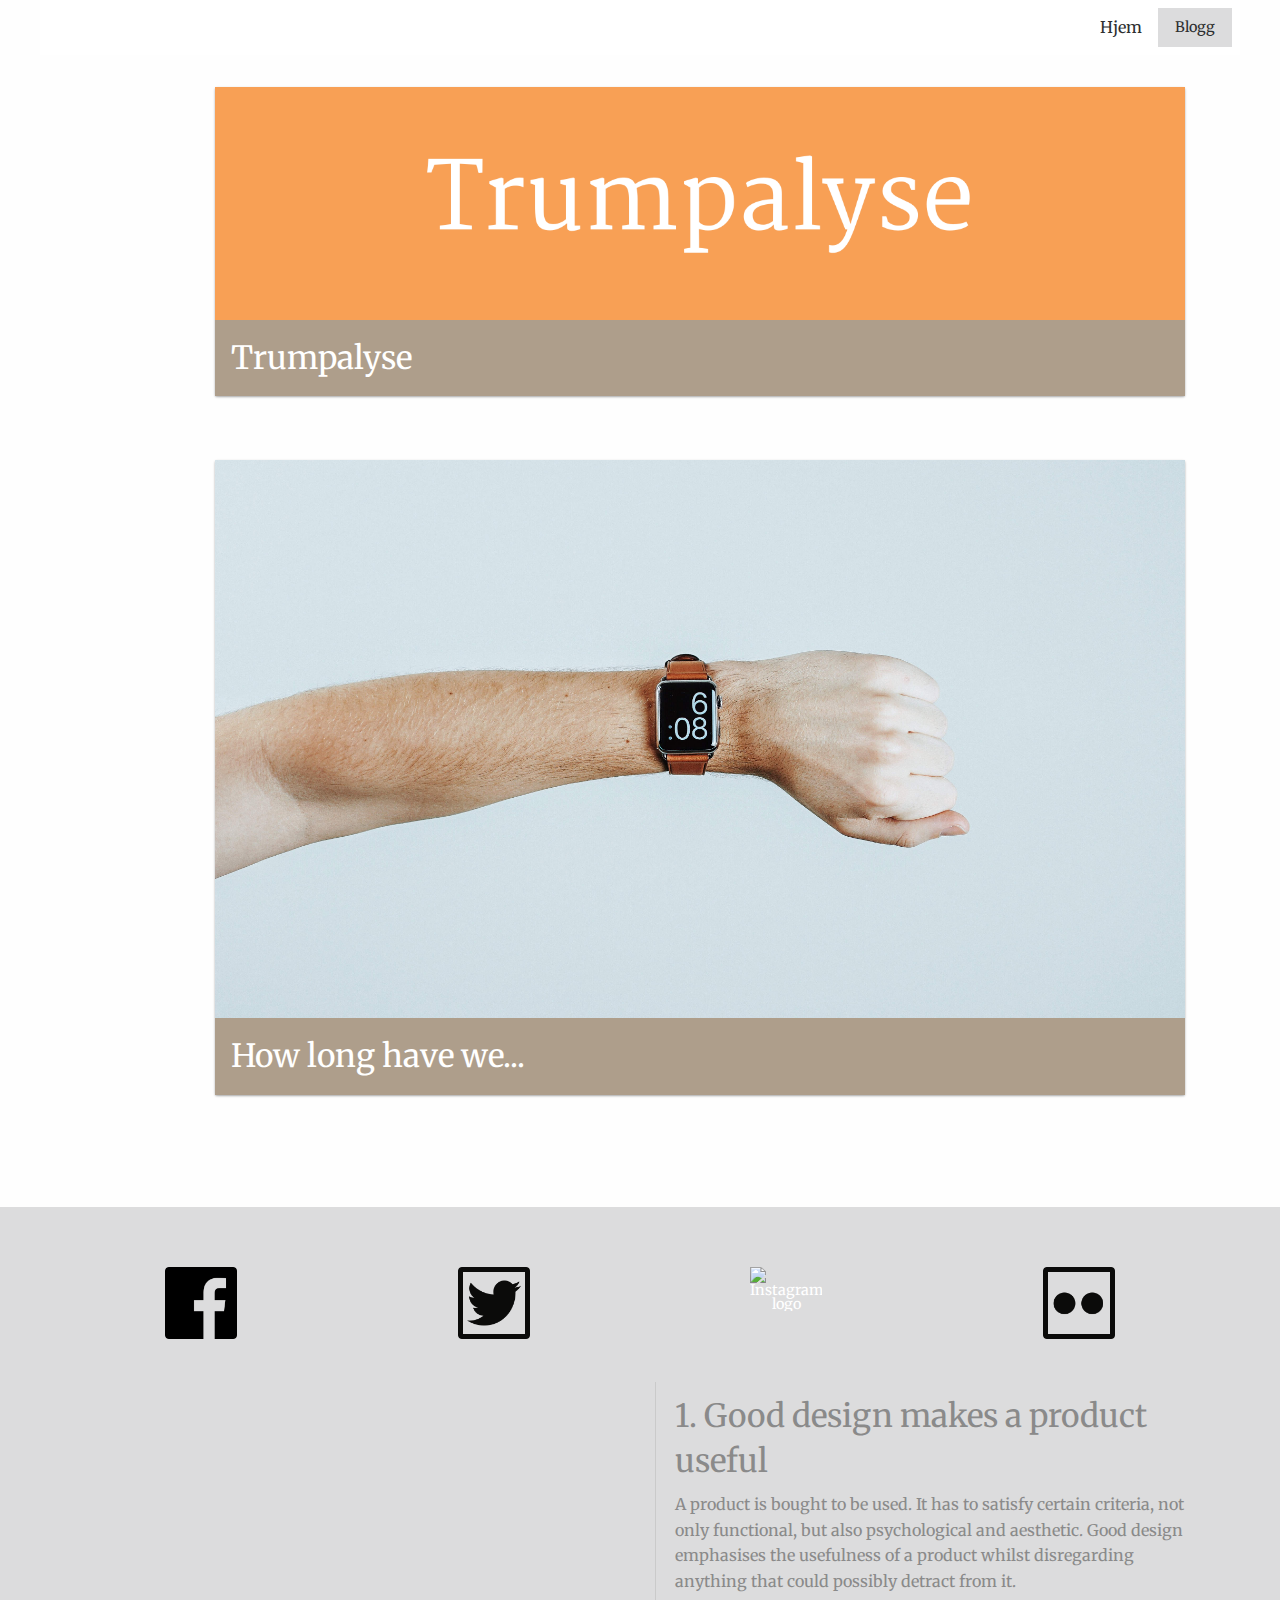
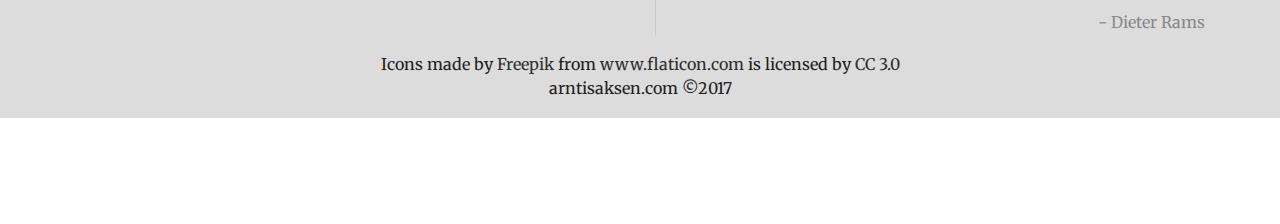
==== projects/index.html @ 27e7d993 "Added new and exciting pages and functions" ====
<!doctype html>
<html class="no-js" lang="nb" dir="ltr">
<head>
    <meta charset="utf-8">
    <meta http-equiv="x-ua-compatible" content="ie=edge">
    <meta name="viewport" content="width=device-width, initial-scale=1.0">
    <title>projects | arntisaksen.com</title>
    <link rel="stylesheet" href="../_css/foundation.css">
    <link rel="stylesheet" href="../_css/app.css">
    <link href='http://fonts.googleapis.com/css?family=Merriweather:400,700italic,900,300' rel='stylesheet' type='text/css'>
    <!-- Google Analytics -->
    <script>
      (function(i,s,o,g,r,a,m){i['GoogleAnalyticsObject']=r;i[r]=i[r]||function(){
      (i[r].q=i[r].q||[]).push(arguments)},i[r].l=1*new Date();a=s.createElement(o),
      m=s.getElementsByTagName(o)[0];a.async=1;a.src=g;m.parentNode.insertBefore(a,m)
      })(window,document,'script','//www.google-analytics.com/analytics.js','ga');

      ga('create', 'UA-16219261-1', 'auto');
      ga('send', 'pageview');
    </script>
    <!-- End Google Analytics -->
</head>

<body>
    <nav class="row">
        <div class="title-bar" data-responsive-toggle="example-menu" data-hide-for="medium">
            <button class="menu-icon" type="button" data-toggle></button>
            <div class="title-bar-title">Menu</div>
        </div>
        
        <div class="top-bar" id="example-menu">
            <div class="top-bar-right">
                <ul class=" medium-horizontal vertical menu" data-responsive-menu="accordion medium-dropdown">
                    <li><a href="index.html#contact-title">Hjem</a></li>
                    <li><a id="blogg-button" target="_blank" href="http://blog.arntisaksen.com" class="button">Blogg</a></li>
                </ul>
            </div>
        </div>
    </nav>
    
    <section class="row column">
        <div class="row ">
			<div class="medium-10 small-offset-2 columns">
                <div class="card">
                    <a href="">
                        <img src="../_img/Twitter%20-%20Cover.png">
                        <h3>Trumpalyse</h3>
                    </a>
                </div>
            </div>
            <div class="medium-10 small-offset-2 columns">
                <div class="card">
                    <a href="">
                        <img src="../_img/how-long-have-we.jpg" alt="Image by Mitchell Hollander from Unsplash.com">
                        <h3>How long have we...</h3>
                    </a>
                </div>
            </div>
        </div>
    </section>
    
    <footer>
        <div class="row columns">
            <div class="row columns">
                <a class="button small-6 medium-3 columns" href="http://www.facebook.com/arntisaksen"> 
                    <img class="img_icon" src="../_img/icon_facebook.png" alt="Facebook logo">
                    
                </a>
                <a class="button small-6 medium-3 columns" href="http://www.twitter.com/arntisaksen"> 
                    <img class="img_icon" src="../_img/icon_twitter.png" alt="Twitter logo">
                </a>
                <a class="button small-6 medium-3 columns" href="http://www.instagram.com/arntisaksen"> 
                    <img class="img_icon" src="../_img/icon_instagram.png" alt="Instagram logo">

                </a>
                <a class="button small-6 medium-3 columns" href="http://www.flickr.com/arntisaksen"> 
                    <img class="img_icon" src="../_img/icon_flickr.png" alt="Flickr logo">
                </a>
            </div>
            <div class="row">
                <div class="medium-6 columns">
                </div>
                <div class="medium-6 columns">
                    <blockquote id='principle-quote'>
                        <a id="rule" href="https://www.vitsoe.com/eu/about/good-design"></a>
                	</blockquote>
                </div>
            </div>
            <div class="row">
                <div class="text-center">Icons made by <a href="http://www.freepik.com" title="Freepik">Freepik</a> from <a href="http://www.flaticon.com" title="Flaticon">www.flaticon.com</a> is licensed by <a href="http://creativecommons.org/licenses/by/3.0/" title="Creative Commons BY 3.0" target="_blank">CC 3.0</a></div>
                <p class="text-center">arntisaksen.com &copy;2017</p>
            </div>
            <section id="bottom-img" class="show-for-small-only row"> 
                <img src="../_img/arnt_poly_xx_reverse.png" alt="Image of my face"> 
            </section>
        </div>
    </footer>
    <script language="javascript" type="text/javascript" src="http://ajax.googleapis.com/ajax/libs/jquery/1.12.4/jquery.min.js"></script>
    <script language="javascript" type="text/javascript" src="../_js/vendor/p5.js"></script>
	<script language="javascript" type="text/javascript" src="../_js/vendor/p5.dom.js"></script>
	<script language="javascript" type="text/javascript" src="../_js/vendor/what-input.js"></script>
	<script language="javascript" type="text/javascript" src="../_js/vendor/foundation.js"></script>
	<script language="javascript" type="text/javascript" src="../_js/app.js"></script>
	<script language="javascript" type="text/javascript" src="../_js/addPrinciples.js"></script>
</body>
</html>
---- _css/app.css ----
/*Typography */
/*Colour */
/*Space */
body, h1, h2, h3, h4, h5, h6 {
  font-family: Merriweather, serif;
  color: #212121; }

h1 {
  margin-top: 0.5em;
  font-size: 4em;
  font-weight: 700; }

h2 {
  font-size: 3em; }

h3 {
  font-size: 2em; }

h4 {
  font-size: 1.5em; }

a {
  color: #2E2F30; }

a:hover {
  color: #AE9E8B; }

.button {
  color: #FFFFFF;
  background-color: #DCDCDD; }

.button h4 {
  color: #212121; }

.button p {
  color: #212121; }

.button:hover, .button:focus {
  background-color: #AE9E8B;
  color: #212121; }

.button:hover h4 {
  color: #FFFFFF; }

.button:hover h5 {
  color: #FFFFFF; }

.button.primary {
  background-color: #2E2F30;
  color: #ffffff; }

.button.primary:hover, .button.primary:focus {
  background-color: #DCDCDD;
  color: #ffffff; }

/* Permalink - use to edit and share this gradient: http://colorzilla.com/gradient-editor/#ffffff+30,cfd8dc+100,cfd8dc+101 */
#blogg-button {
  color: #2E2F30; }

#introduction-text {
  margin-top: 2.5em; }

#small-screen-intro {
  background: #ffffff; }

#intro-text {
  top: 50%; }

.img_icon {
  width: 5em;
  margin: 1em; }

.no-background {
  background-color: #ffffff; }

section {
  margin: 3.5em 0; }

section:first-of-type {
  margin: 0; }

.title-bar {
  background-color: #AE9E8B; }

.top-bar, .top-bar ul {
  background-color: #ffffff; }

#face-img {
  overflow: hidden; }

#face-img > img {
  /*max-width: 100% */
  width: 100%;
  -webkit-transform: scale(1.1);
  -moz-transform: scale(1.1);
  -o-transform: scale(1.1);
  -ms-transform: scale(1.1);
  transform: scale(1.1);
  -webkit-transform: translateX(-5%);
  -moz-transform: translateX(-5%);
  -o-transform: translateX(-5%);
  -ms-transform: translateX(-5%);
  transform: translateX(-5%); }

/*.center-align
 * position: relative
 * top: 50%
 * transform: translateY(50%)
 * border: 1px solid black */
.button-group {
  margin-bottom: 0; }

.add-divider {
  border-left: 1px solid #DCDCDD; }

a h5 {
  margin-bottom: 0; }

#companies {
  margin-top: 0;
  background: #DCDCDD; }

.card {
  border-radius: 2px;
  margin: 2em 0;
  box-shadow: 0 1px 3px rgba(0, 0, 0, 0.12), 0 1px 2px rgba(0, 0, 0, 0.24);
  transition: all 0.3s cubic-bezier(0.25, 0.8, 0.25, 1); }

.card:hover {
  box-shadow: 0 14px 28px rgba(0, 0, 0, 0.25), 0 10px 10px rgba(0, 0, 0, 0.22); }

.card > a > h3 {
  background-color: #AE9E8B;
  padding: 0.5em;
  color: #FFFFFF; }

footer {
  background: #DCDCDD;
  margin-top: 5em;
  padding: 2rem 0 0 0; }

/*  MORPH
 * from: http://designshack.net/articles/css/joshuajohnson-2/ */
.morph {
  -webkit-transition: all 0.5s ease;
  -moz-transition: all 0.5s ease;
  -o-transition: all 0.5s ease;
  -ms-transition: all 0.5s ease;
  transition: all 0.5s ease; }

.morph:hover {
  border-radius: 12%;
  -webkit-transform: scale(1.1, 1.1);
  -moz-transform: scale(1.1, 1.1);
  -o-transform: scale(1.1, 1.1);
  -ms-transform: scale(1.1, 1.1);
  transform: scale(1.1, 1.1); }

blockquote a:hover {
  text-decoration: underline; }

/*Portfolio */
article h1 {
  padding-top: 1em;
  padding-bottom: 0.5em;
  font-size: 3.5em; }

article h2 {
  padding-top: 0.5em;
  padding-bottom: 0.5em; }

article h3 {
  padding-top: 1em;
  padding-bottom: 0.5em; }

.inline-img {
  padding-top: 2.5em;
  padding-bottom: 2.5em; }

.inline-img-medium {
  width: 50%;
  display: block;
  margin: 0 auto; }

.portfolio-header {
  background: #2E2F30; }

.portfolio-header > img {
  opacity: 0.8; }

video {
  margin-top: 2em;
  margin-bottom: 2em; }

/*# sourceMappingURL=app.css.map */
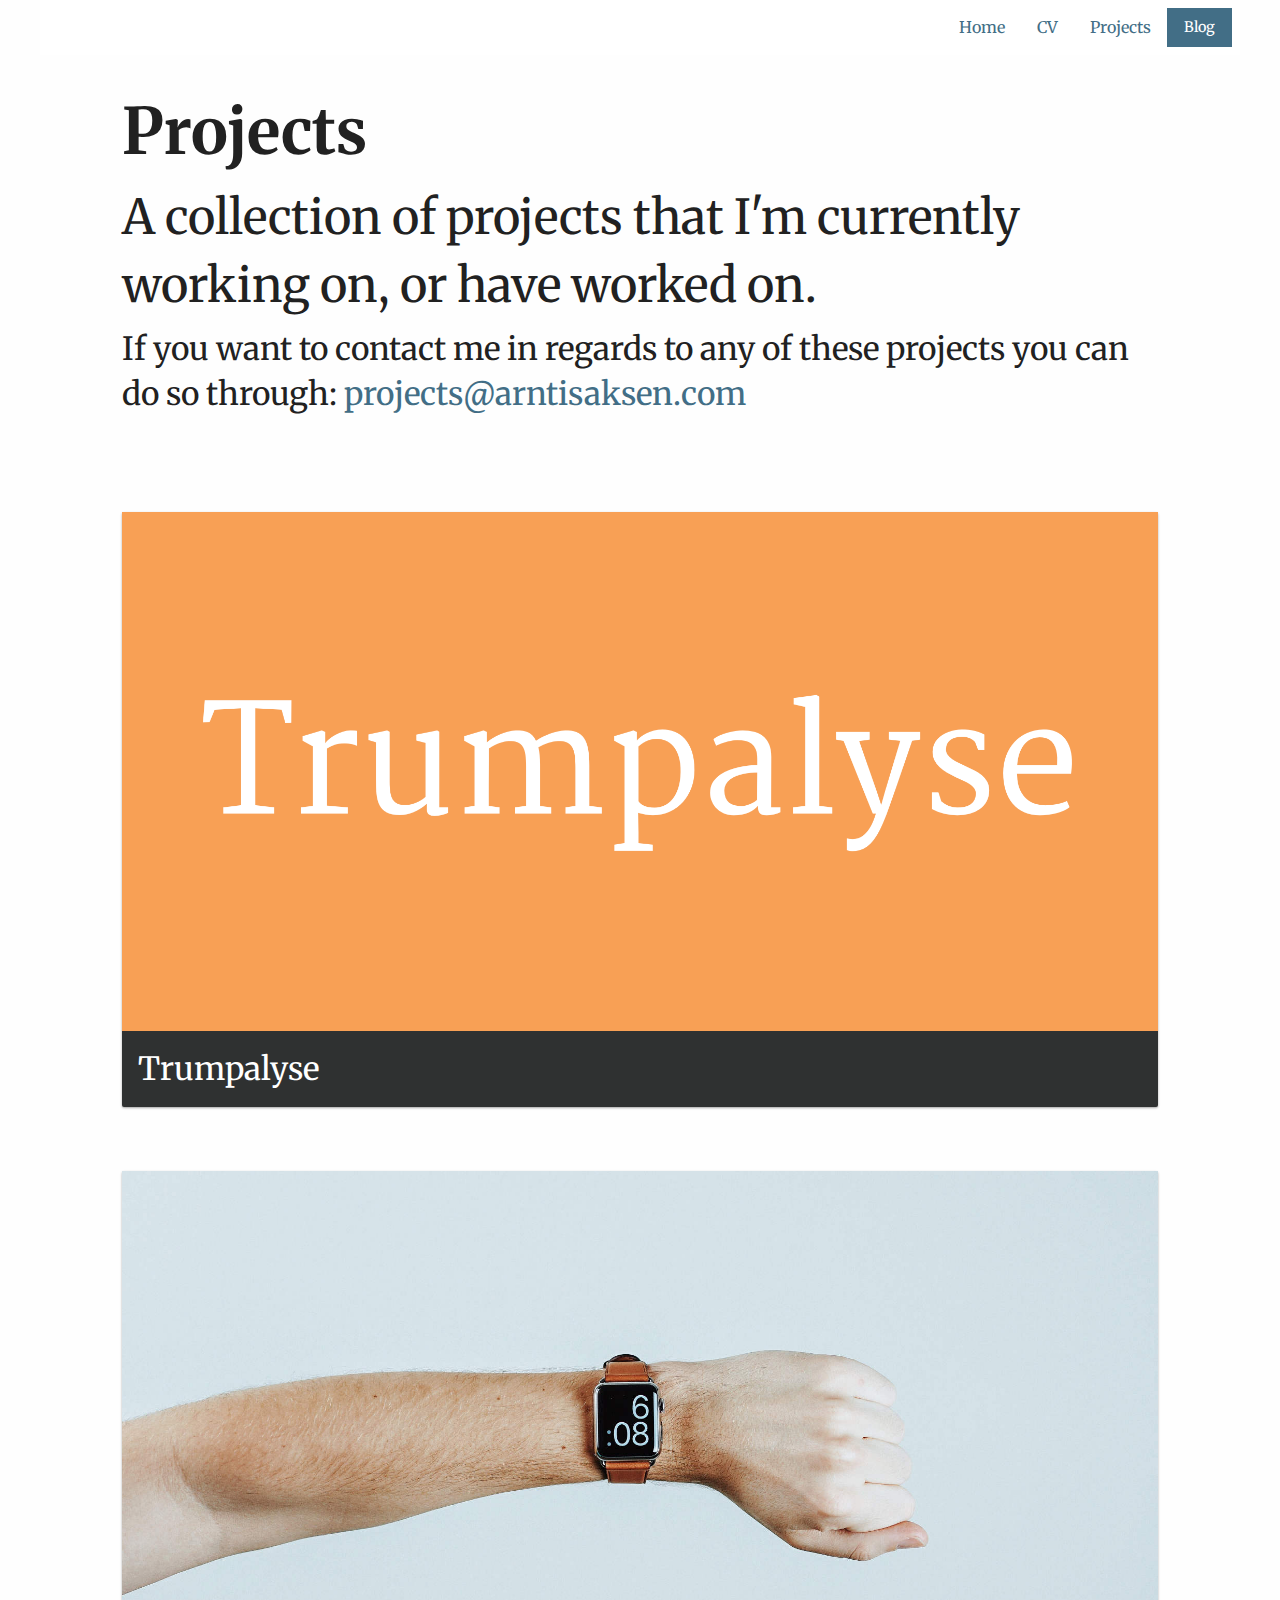
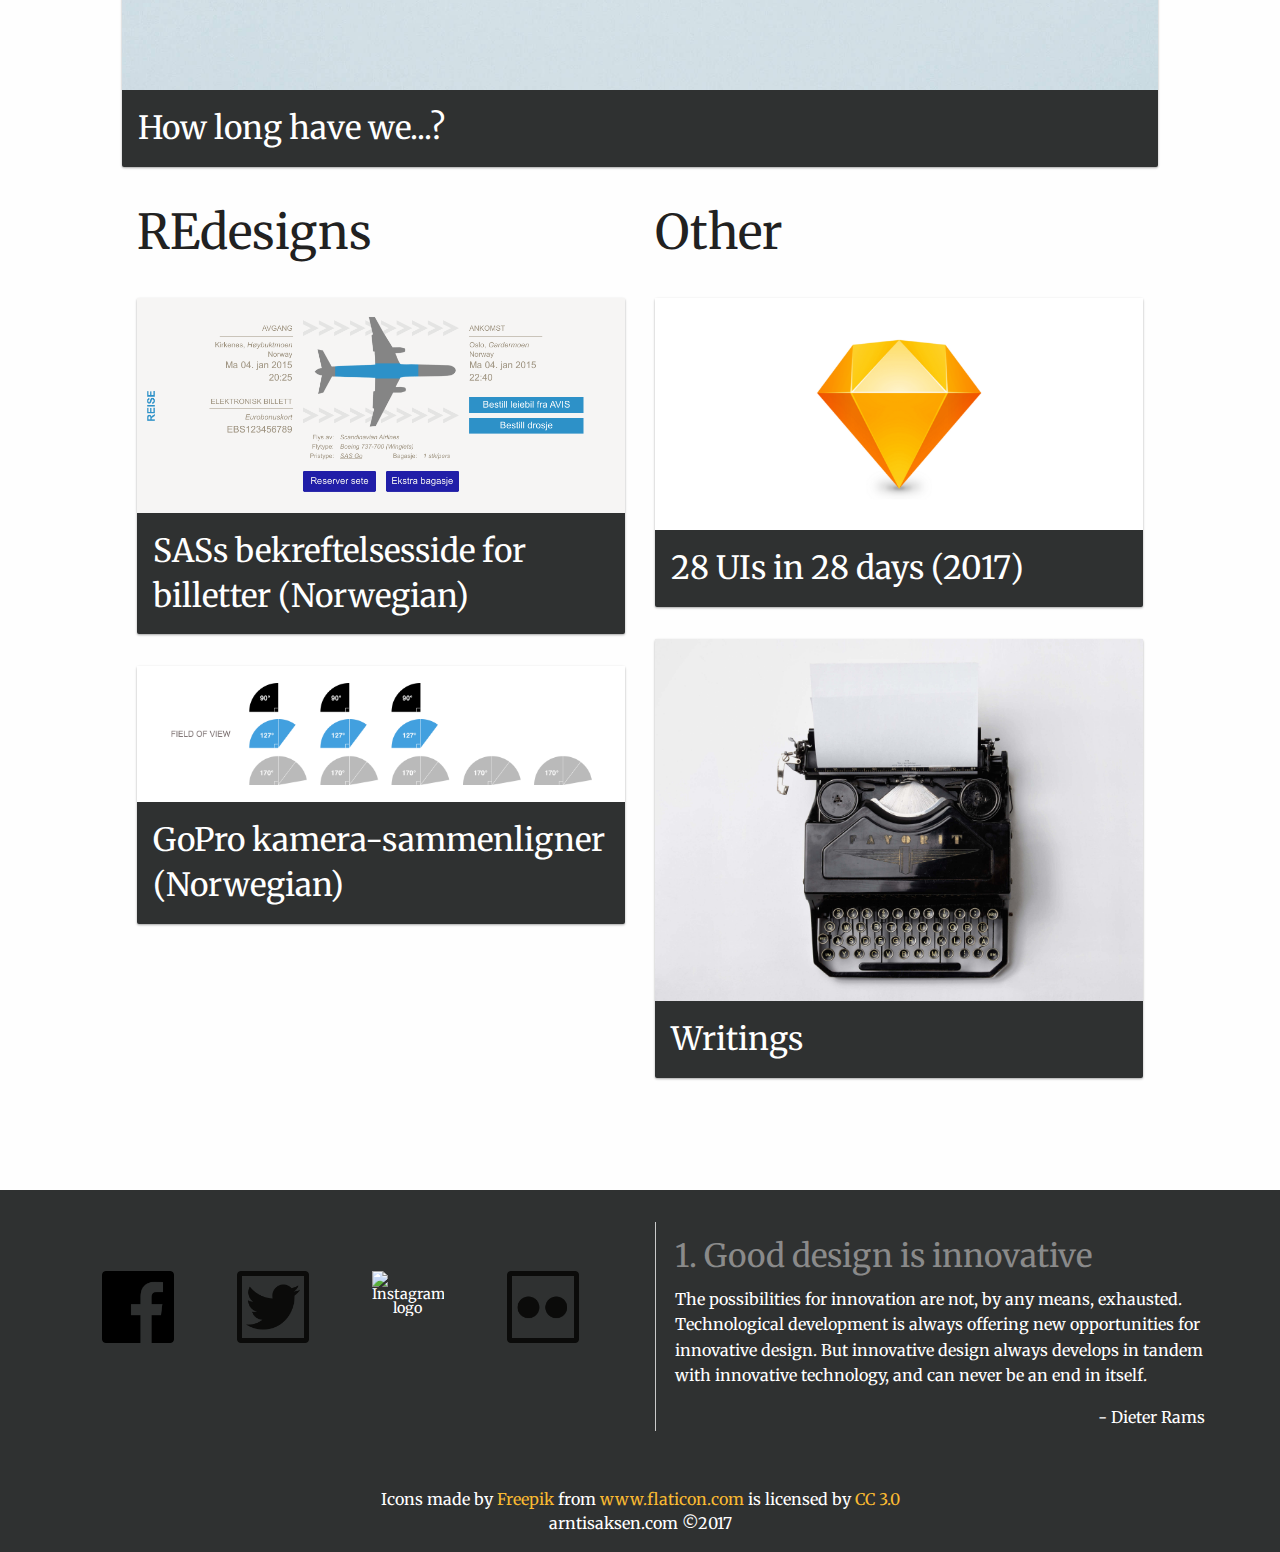
==== commit e12e0d86: "Style update" ====
--- a/projects/index.html
+++ b/projects/index.html
@@ -5,6 +5,7 @@
     <meta http-equiv="x-ua-compatible" content="ie=edge">
     <meta name="viewport" content="width=device-width, initial-scale=1.0">
     <title>projects | arntisaksen.com</title>
+	<!-- CSS & Typeface -->
     <link rel="stylesheet" href="../_css/foundation.css">
     <link rel="stylesheet" href="../_css/app.css">
     <link href='http://fonts.googleapis.com/css?family=Merriweather:400,700italic,900,300' rel='stylesheet' type='text/css'>
@@ -31,16 +32,28 @@
         <div class="top-bar" id="example-menu">
             <div class="top-bar-right">
                 <ul class=" medium-horizontal vertical menu" data-responsive-menu="accordion medium-dropdown">
-                    <li><a href="index.html#contact-title">Hjem</a></li>
-                    <li><a id="blogg-button" target="_blank" href="http://blog.arntisaksen.com" class="button">Blogg</a></li>
+                    <li><a href="http://arntisaksen.com">Home</a></li>
+                    <li><a href="http://arntisaksen.com/cv.html">CV</a></li>
+                    <li><a href="http://projects.arntisaksen.com">Projects</a></li>
+                    <li><a id="blogg-button" target="_blank" href="http://blog.arntisaksen.com" class="button">Blog</a></li>
                 </ul>
             </div>
         </div>
     </nav>
+	
+	<section class="row expanded">
+        <div class="row column">
+            <div class="medium-10 small-centered columns">
+                <h1>Projects</h1>
+				<h2>A collection of projects that I'm currently working on, or have worked on.</h2>
+				<h3>If you want to contact me in regards to any of these projects you can do so through: <a class="" href="projects@arntisaksen.com">projects@arntisaksen.com</a></h3>
+            </div>
+		</div>
+    </section>
     
-    <section class="row column">
-        <div class="row ">
-			<div class="medium-10 small-offset-2 columns">
+    <section class="row expanded">
+        <div class="row column">
+            <div class="medium-10 small-centered columns">
                 <div class="card">
                     <a href="">
                         <img src="../_img/Twitter%20-%20Cover.png">
@@ -48,37 +61,75 @@
                     </a>
                 </div>
             </div>
-            <div class="medium-10 small-offset-2 columns">
+		</div>
+		<div class="row column">
+            <div class="medium-10 small-centered columns">
                 <div class="card">
-                    <a href="">
-                        <img src="../_img/how-long-have-we.jpg" alt="Image by Mitchell Hollander from Unsplash.com">
-                        <h3>How long have we...</h3>
+                    <a href="../projects/how-long-have-we.html">
+                        <img src="../_img/how-long-have-we.jpg">
+                        <h3>How long have we...?</h3>
                     </a>
                 </div>
             </div>
         </div>
+        <div class="row columns">
+            <div class="medium-10 small-centered columns">
+                <div class="medium-6 columns">
+                    <h2>REdesigns</h2>
+                    <div class="card">
+                        <a href="../portfolio/sas_redesign.html">
+                            <img src="../_img/_portfolio/sas/reise.png">
+                            <h3>SASs bekreftelsesside for billetter (Norwegian)</h3>
+                        </a>
+                    </div>
+                    <div class="card">
+                        <a href="../portfolio/gopro-redesign.html">
+                            <img src="../_img/_portfolio/gopro/fov.png">
+                            <h3>GoPro kamera-sammenligner (Norwegian)</h3>
+                        </a>
+                    </div>
+                </div>
+
+                <div>
+                    <div class="medium-6 columns">
+                        <h2>Other</h2>
+                        <div class="card">
+                            <a href="../portfolio/sas_redesign.html">
+                                <img src="../_img/sketch-logo@2x.png">
+                                <h3>28 UIs in 28 days (2017)</h3>
+                            </a>
+                        </div>
+                        <div class="card">
+                            <a href="../portfolio/sas_redesign.html">
+                                <img src="../_img/writing.jpg">
+                                <h3>Writings</h3>
+                            </a>
+                        </div>
+                    </div>
+                </div>
+            </div>
+        </div>
+        
     </section>
     
     <footer>
         <div class="row columns">
-            <div class="row columns">
-                <a class="button small-6 medium-3 columns" href="http://www.facebook.com/arntisaksen"> 
+            <div class="row">
+                <div class="medium-6 columns">
+                    <div class=" columns">
+                <a class="button small-6 medium-6 large-3 columns" href="http://www.facebook.com/arntisaksen"> 
                     <img class="img_icon" src="../_img/icon_facebook.png" alt="Facebook logo">
-                    
                 </a>
-                <a class="button small-6 medium-3 columns" href="http://www.twitter.com/arntisaksen"> 
+                <a class="button small-6 medium-6 large-3 columns" href="http://www.twitter.com/arntisaksen"> 
                     <img class="img_icon" src="../_img/icon_twitter.png" alt="Twitter logo">
                 </a>
-                <a class="button small-6 medium-3 columns" href="http://www.instagram.com/arntisaksen"> 
+                <a class="button small-6 medium-6 large-3 columns" href="http://www.instagram.com/arntisaksen"> 
                     <img class="img_icon" src="../_img/icon_instagram.png" alt="Instagram logo">
-
                 </a>
-                <a class="button small-6 medium-3 columns" href="http://www.flickr.com/arntisaksen"> 
+                <a class="button small-6 medium-6 large-3 columns" href="http://www.flickr.com/arntisaksen"> 
                     <img class="img_icon" src="../_img/icon_flickr.png" alt="Flickr logo">
                 </a>
             </div>
-            <div class="row">
-                <div class="medium-6 columns">
                 </div>
                 <div class="medium-6 columns">
                     <blockquote id='principle-quote'>
@@ -86,7 +137,7 @@
                 	</blockquote>
                 </div>
             </div>
-            <div class="row">
+            <div id="copyright-row" class="row">
                 <div class="text-center">Icons made by <a href="http://www.freepik.com" title="Freepik">Freepik</a> from <a href="http://www.flaticon.com" title="Flaticon">www.flaticon.com</a> is licensed by <a href="http://creativecommons.org/licenses/by/3.0/" title="Creative Commons BY 3.0" target="_blank">CC 3.0</a></div>
                 <p class="text-center">arntisaksen.com &copy;2017</p>
             </div>
@@ -96,10 +147,12 @@
         </div>
     </footer>
     <script language="javascript" type="text/javascript" src="http://ajax.googleapis.com/ajax/libs/jquery/1.12.4/jquery.min.js"></script>
+	<!-- Libraries -->
     <script language="javascript" type="text/javascript" src="../_js/vendor/p5.js"></script>
 	<script language="javascript" type="text/javascript" src="../_js/vendor/p5.dom.js"></script>
 	<script language="javascript" type="text/javascript" src="../_js/vendor/what-input.js"></script>
 	<script language="javascript" type="text/javascript" src="../_js/vendor/foundation.js"></script>
+	<!--  Javascript -->
 	<script language="javascript" type="text/javascript" src="../_js/app.js"></script>
 	<script language="javascript" type="text/javascript" src="../_js/addPrinciples.js"></script>
 </body>
--- a/_css/app.css
+++ b/_css/app.css
@@ -20,55 +20,68 @@
   font-size: 1.5em; }
 
 a {
-  color: #2E2F30; }
+  color: #426e86; }
 
 a:hover {
-  color: #AE9E8B; }
+  color: #212121;
+  text-decoration: underline; }
 
 .button {
   color: #FFFFFF;
-  background-color: #DCDCDD; }
-
-.button h4 {
-  color: #212121; }
-
-.button p {
-  color: #212121; }
+  background-color: #426e86; }
+  .button h4 {
+    color: #FFFFFF; }
+  .button h5 {
+    color: #FFFFFF; }
+  .button p {
+    color: #FFFFFF; }
 
 .button:hover, .button:focus {
-  background-color: #AE9E8B;
+  background-color: #f9ba32;
   color: #212121; }
 
 .button:hover h4 {
-  color: #FFFFFF; }
-
+  color: #212121; }
 .button:hover h5 {
-  color: #FFFFFF; }
+  color: #212121; }
 
 .button.primary {
-  background-color: #2E2F30;
+  background-color: #426e86;
   color: #ffffff; }
 
 .button.primary:hover, .button.primary:focus {
-  background-color: #DCDCDD;
+  background-color: #2f3131;
   color: #ffffff; }
 
 /* Permalink - use to edit and share this gradient: http://colorzilla.com/gradient-editor/#ffffff+30,cfd8dc+100,cfd8dc+101 */
 #blogg-button {
-  color: #2E2F30; }
+  color: #FFFFFF; }
+
+#blogg-button:hover {
+  color: #212121;
+  background-color: #f9ba32; }
 
 #introduction-text {
   margin-top: 2.5em; }
+  #introduction-text strong {
+    color: #426e86; }
+  #introduction-text i {
+    color: #f9ba32; }
 
 #small-screen-intro {
-  background: #ffffff; }
+  background: #ffffff;
+  padding-top: 2.5em; }
+  #small-screen-intro strong {
+    color: #426e86; }
+  #small-screen-intro i {
+    color: #f9ba32; }
 
 #intro-text {
   top: 50%; }
 
 .img_icon {
   width: 5em;
-  margin: 1em; }
+  margin: 2.5em 0; }
 
 .no-background {
   background-color: #ffffff; }
@@ -80,64 +93,73 @@
   margin: 0; }
 
 .title-bar {
-  background-color: #AE9E8B; }
+  background-color: #2f3131; }
 
 .top-bar, .top-bar ul {
   background-color: #ffffff; }
 
 #face-img {
   overflow: hidden; }
-
-#face-img > img {
-  /*max-width: 100% */
-  width: 100%;
-  -webkit-transform: scale(1.1);
-  -moz-transform: scale(1.1);
-  -o-transform: scale(1.1);
-  -ms-transform: scale(1.1);
-  transform: scale(1.1);
-  -webkit-transform: translateX(-5%);
-  -moz-transform: translateX(-5%);
-  -o-transform: translateX(-5%);
-  -ms-transform: translateX(-5%);
-  transform: translateX(-5%); }
-
-/*.center-align
- * position: relative
- * top: 50%
- * transform: translateY(50%)
- * border: 1px solid black */
+  #face-img > img {
+    /*max-width: 100% */
+    width: 100%;
+    -webkit-transform: scale(1.1);
+    -moz-transform: scale(1.1);
+    -o-transform: scale(1.1);
+    -ms-transform: scale(1.1);
+    transform: scale(1.1);
+    -webkit-transform: translateX(-5%);
+    -moz-transform: translateX(-5%);
+    -o-transform: translateX(-5%);
+    -ms-transform: translateX(-5%);
+    transform: translateX(-5%); }
+
 .button-group {
   margin-bottom: 0; }
 
 .add-divider {
-  border-left: 1px solid #DCDCDD; }
+  border-left: 1px solid #BDBDBD; }
 
 a h5 {
   margin-bottom: 0; }
 
+#contact-block {
+  padding-top: 3.5em; }
+
 #companies {
   margin-top: 0;
-  background: #DCDCDD; }
+  background: #f8f1e5; }
 
 .card {
   border-radius: 2px;
   margin: 2em 0;
   box-shadow: 0 1px 3px rgba(0, 0, 0, 0.12), 0 1px 2px rgba(0, 0, 0, 0.24);
-  transition: all 0.3s cubic-bezier(0.25, 0.8, 0.25, 1); }
+  transition: all 0.3s cubic-bezier(0.25, 0.8, 0.25, 1);
+  background-color: #2f3131;
+  color: #FFFFFF; }
+  .card > a > h3 {
+    padding: 0.5em;
+    color: #FFFFFF; }
+  .card a {
+    text-decoration: none; }
 
 .card:hover {
   box-shadow: 0 14px 28px rgba(0, 0, 0, 0.25), 0 10px 10px rgba(0, 0, 0, 0.22); }
 
-.card > a > h3 {
-  background-color: #AE9E8B;
-  padding: 0.5em;
-  color: #FFFFFF; }
-
 footer {
-  background: #DCDCDD;
+  background: #2f3131;
   margin-top: 5em;
   padding: 2rem 0 0 0; }
+  footer a {
+    color: #f9ba32; }
+  footer a:hover {
+    color: #f8f1e5; }
+  footer .button {
+    background-color: #2f3131; }
+
+#copyright-row {
+  padding-top: 2.5em;
+  color: #FFFFFF; }
 
 /*  MORPH
  * from: http://designshack.net/articles/css/joshuajohnson-2/ */
@@ -156,19 +178,20 @@
   -ms-transform: scale(1.1, 1.1);
   transform: scale(1.1, 1.1); }
 
+blockquote p {
+  color: #FFFFFF; }
 blockquote a:hover {
-  text-decoration: underline; }
+  text-decoration: underline;
+  color: #FFFFFF; }
 
 /*Portfolio */
 article h1 {
   padding-top: 1em;
   padding-bottom: 0.5em;
   font-size: 3.5em; }
-
 article h2 {
   padding-top: 0.5em;
   padding-bottom: 0.5em; }
-
 article h3 {
   padding-top: 1em;
   padding-bottom: 0.5em; }
@@ -183,10 +206,9 @@
   margin: 0 auto; }
 
 .portfolio-header {
-  background: #2E2F30; }
-
-.portfolio-header > img {
-  opacity: 0.8; }
+  background: #426e86; }
+  .portfolio-header > img {
+    opacity: 0.8; }
 
 video {
   margin-top: 2em;
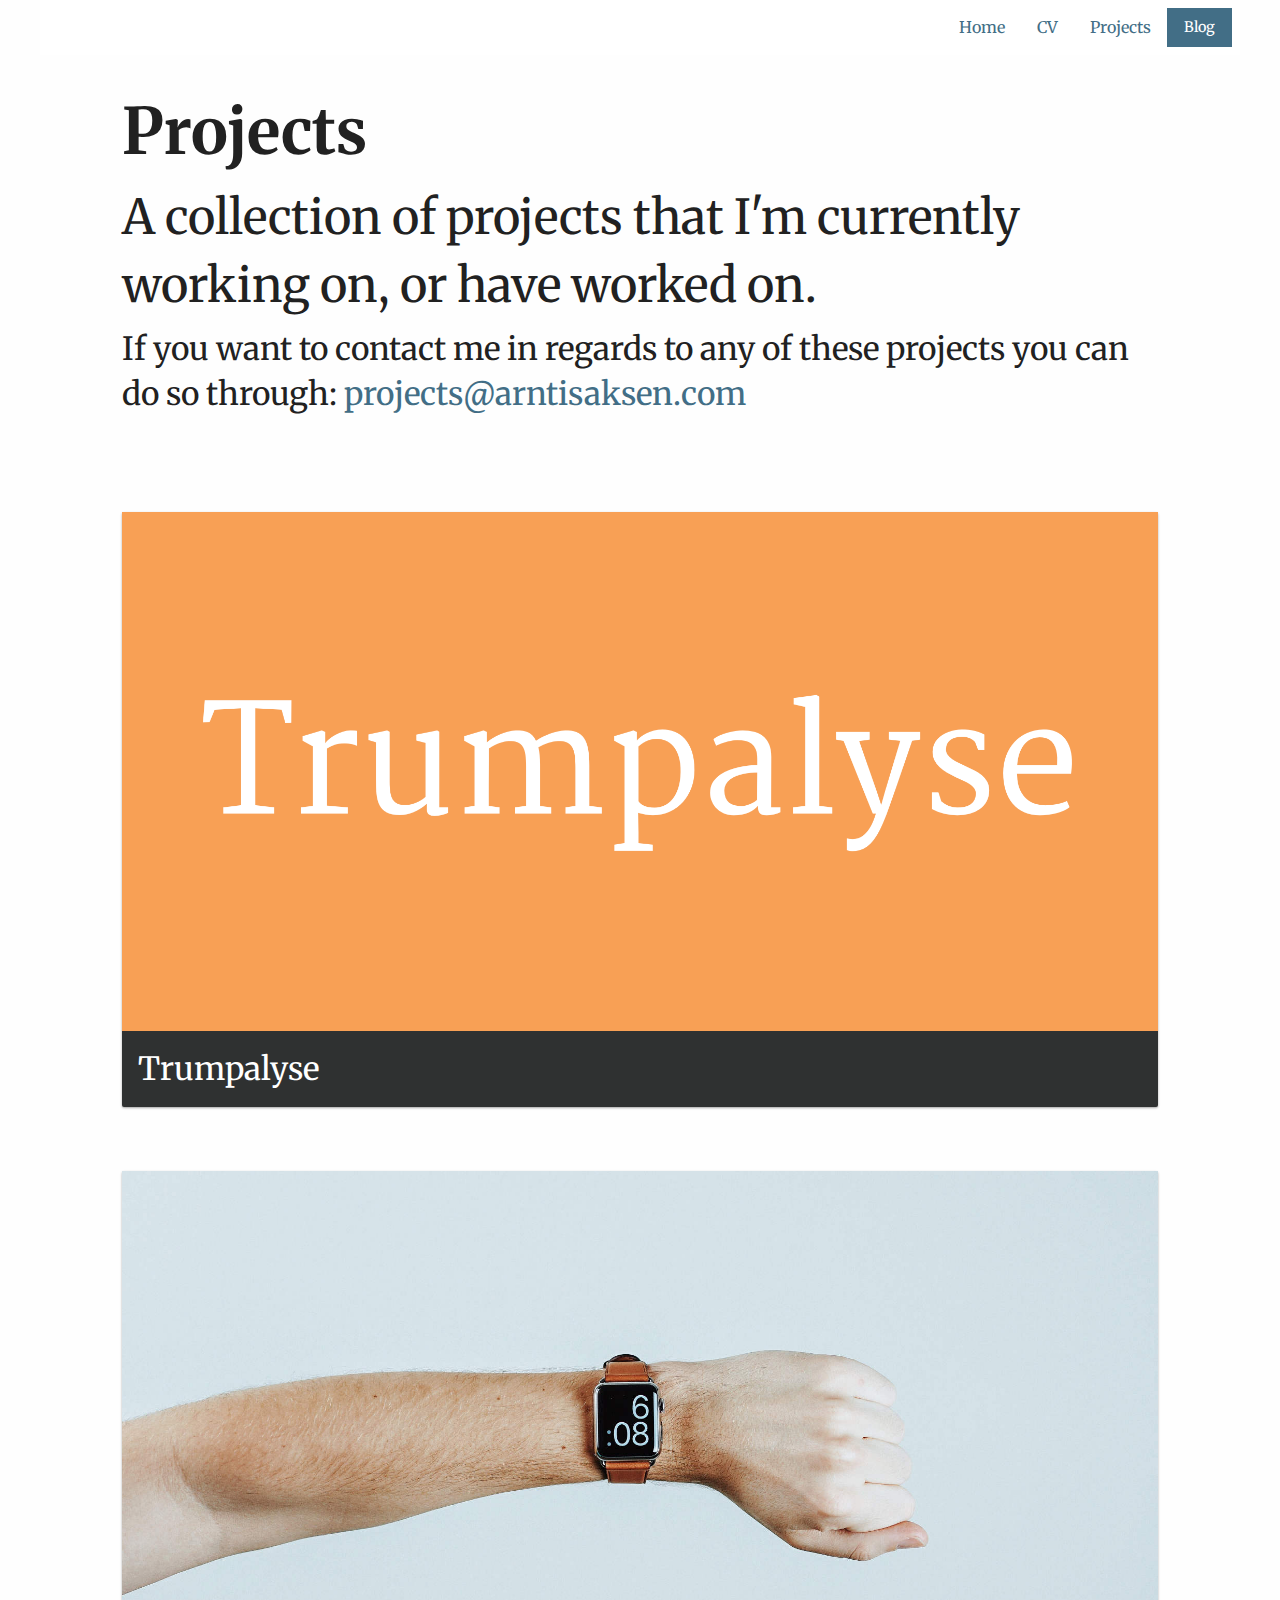
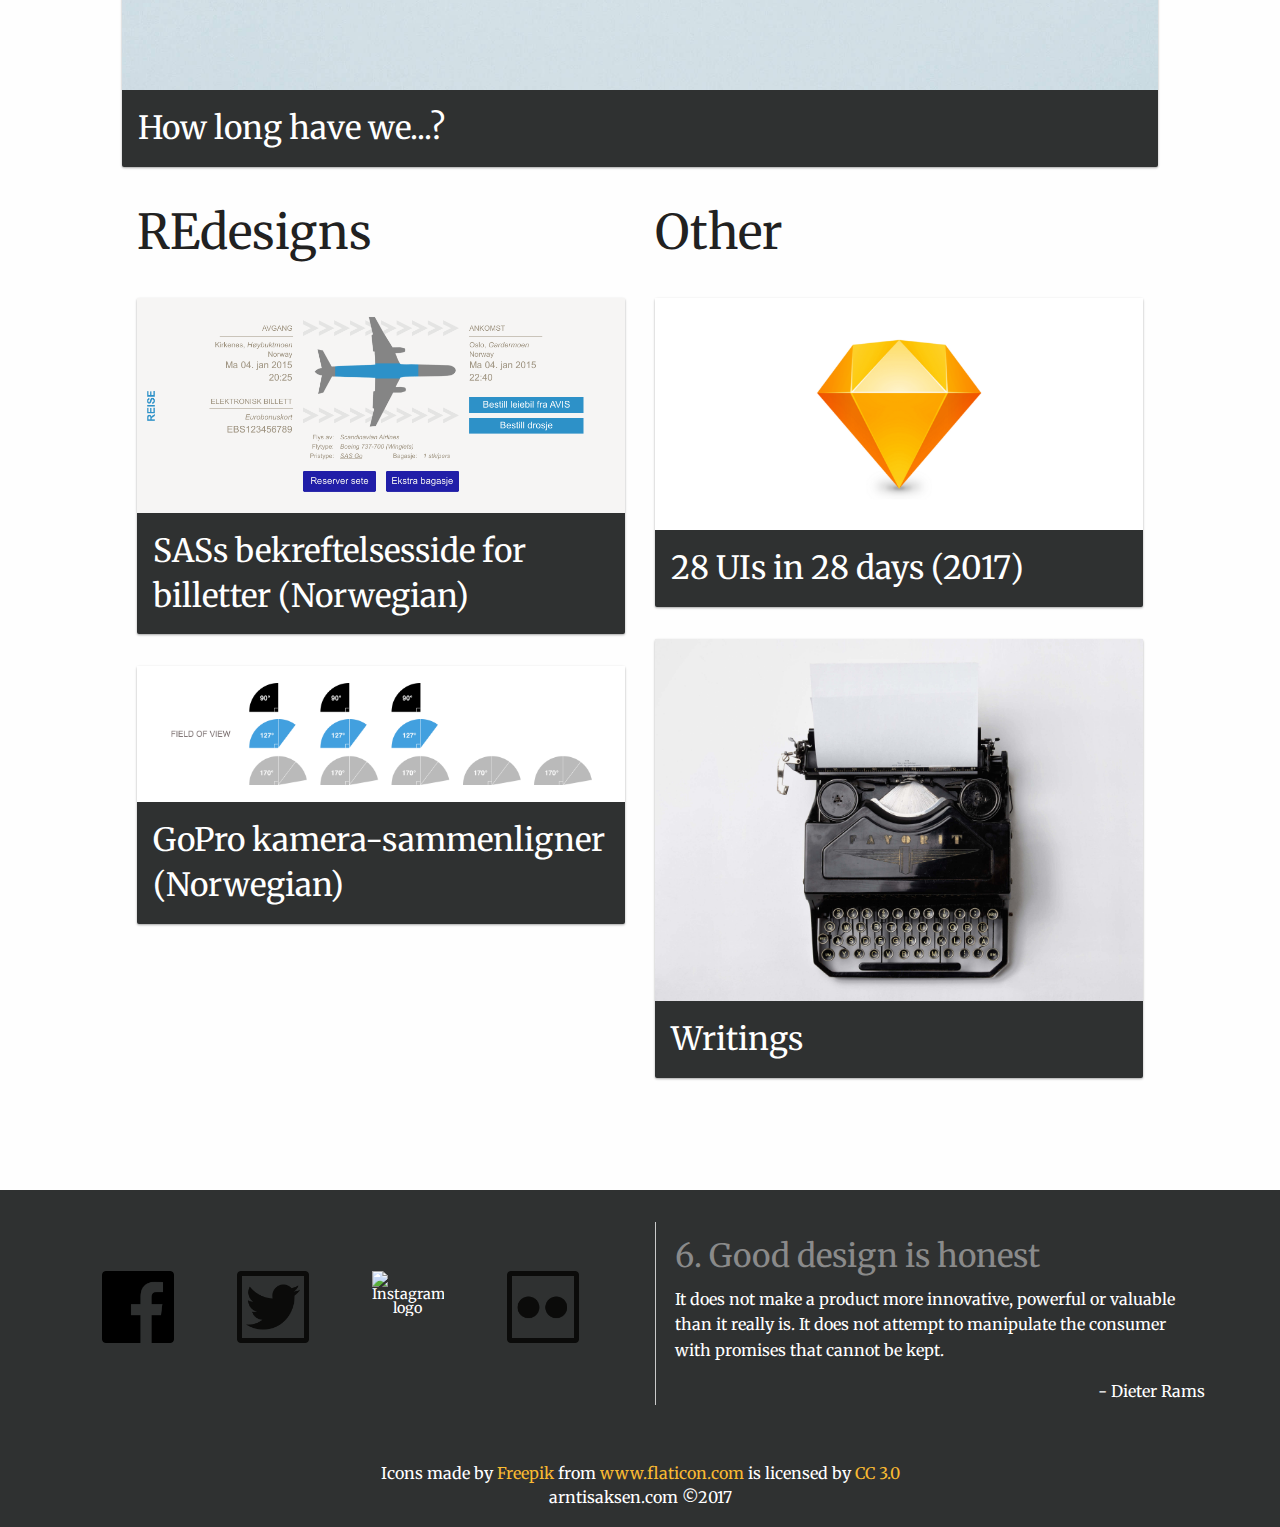
==== commit 996b2a79: "Added CV, and auto indent code." ====
--- a/projects/index.html
+++ b/projects/index.html
@@ -1,23 +1,30 @@
 <!doctype html>
 <html class="no-js" lang="nb" dir="ltr">
+
 <head>
     <meta charset="utf-8">
     <meta http-equiv="x-ua-compatible" content="ie=edge">
     <meta name="viewport" content="width=device-width, initial-scale=1.0">
     <title>projects | arntisaksen.com</title>
-	<!-- CSS & Typeface -->
+    <!-- CSS & Typeface -->
     <link rel="stylesheet" href="../_css/foundation.css">
     <link rel="stylesheet" href="../_css/app.css">
     <link href='http://fonts.googleapis.com/css?family=Merriweather:400,700italic,900,300' rel='stylesheet' type='text/css'>
     <!-- Google Analytics -->
     <script>
-      (function(i,s,o,g,r,a,m){i['GoogleAnalyticsObject']=r;i[r]=i[r]||function(){
-      (i[r].q=i[r].q||[]).push(arguments)},i[r].l=1*new Date();a=s.createElement(o),
-      m=s.getElementsByTagName(o)[0];a.async=1;a.src=g;m.parentNode.insertBefore(a,m)
-      })(window,document,'script','//www.google-analytics.com/analytics.js','ga');
-
-      ga('create', 'UA-16219261-1', 'auto');
-      ga('send', 'pageview');
+        (function (i, s, o, g, r, a, m) {
+            i['GoogleAnalyticsObject'] = r;
+            i[r] = i[r] || function () {
+                (i[r].q = i[r].q || []).push(arguments)
+            }, i[r].l = 1 * new Date();
+            a = s.createElement(o)
+                , m = s.getElementsByTagName(o)[0];
+            a.async = 1;
+            a.src = g;
+            m.parentNode.insertBefore(a, m)
+        })(window, document, 'script', '//www.google-analytics.com/analytics.js', 'ga');
+        ga('create', 'UA-16219261-1', 'auto');
+        ga('send', 'pageview');
     </script>
     <!-- End Google Analytics -->
 </head>
@@ -28,7 +35,6 @@
             <button class="menu-icon" type="button" data-toggle></button>
             <div class="title-bar-title">Menu</div>
         </div>
-        
         <div class="top-bar" id="example-menu">
             <div class="top-bar-right">
                 <ul class=" medium-horizontal vertical menu" data-responsive-menu="accordion medium-dropdown">
@@ -40,35 +46,28 @@
             </div>
         </div>
     </nav>
-	
-	<section class="row expanded">
+    <section class="row expanded">
         <div class="row column">
             <div class="medium-10 small-centered columns">
                 <h1>Projects</h1>
-				<h2>A collection of projects that I'm currently working on, or have worked on.</h2>
-				<h3>If you want to contact me in regards to any of these projects you can do so through: <a class="" href="projects@arntisaksen.com">projects@arntisaksen.com</a></h3>
-            </div>
-		</div>
+                <h2>A collection of projects that I'm currently working on, or have worked on.</h2>
+                <h3>If you want to contact me in regards to any of these projects you can do so through: <a class="" href="projects@arntisaksen.com">projects@arntisaksen.com</a></h3> </div>
+        </div>
     </section>
-    
     <section class="row expanded">
         <div class="row column">
             <div class="medium-10 small-centered columns">
                 <div class="card">
-                    <a href="">
-                        <img src="../_img/Twitter%20-%20Cover.png">
-                        <h3>Trumpalyse</h3>
-                    </a>
+                    <a href=""> <img src="../_img/Twitter%20-%20Cover.png">
+                        <h3>Trumpalyse</h3> </a>
                 </div>
             </div>
-		</div>
-		<div class="row column">
+        </div>
+        <div class="row column">
             <div class="medium-10 small-centered columns">
                 <div class="card">
-                    <a href="../projects/how-long-have-we.html">
-                        <img src="../_img/how-long-have-we.jpg">
-                        <h3>How long have we...?</h3>
-                    </a>
+                    <a href="../projects/how-long-have-we.html"> <img src="../_img/how-long-have-we.jpg">
+                        <h3>How long have we...?</h3> </a>
                 </div>
             </div>
         </div>
@@ -77,83 +76,63 @@
                 <div class="medium-6 columns">
                     <h2>REdesigns</h2>
                     <div class="card">
-                        <a href="../portfolio/sas_redesign.html">
-                            <img src="../_img/_portfolio/sas/reise.png">
-                            <h3>SASs bekreftelsesside for billetter (Norwegian)</h3>
-                        </a>
+                        <a href="../portfolio/sas_redesign.html"> <img src="../_img/_portfolio/sas/reise.png">
+                            <h3>SASs bekreftelsesside for billetter (Norwegian)</h3> </a>
                     </div>
                     <div class="card">
-                        <a href="../portfolio/gopro-redesign.html">
-                            <img src="../_img/_portfolio/gopro/fov.png">
-                            <h3>GoPro kamera-sammenligner (Norwegian)</h3>
-                        </a>
+                        <a href="../portfolio/gopro-redesign.html"> <img src="../_img/_portfolio/gopro/fov.png">
+                            <h3>GoPro kamera-sammenligner (Norwegian)</h3> </a>
                     </div>
                 </div>
-
                 <div>
                     <div class="medium-6 columns">
                         <h2>Other</h2>
                         <div class="card">
-                            <a href="../portfolio/sas_redesign.html">
-                                <img src="../_img/sketch-logo@2x.png">
-                                <h3>28 UIs in 28 days (2017)</h3>
-                            </a>
+                            <a href="../portfolio/sas_redesign.html"> <img src="../_img/sketch-logo@2x.png">
+                                <h3>28 UIs in 28 days (2017)</h3> </a>
                         </div>
                         <div class="card">
-                            <a href="../portfolio/sas_redesign.html">
-                                <img src="../_img/writing.jpg">
-                                <h3>Writings</h3>
-                            </a>
+                            <a href="../portfolio/sas_redesign.html"> <img src="../_img/writing.jpg">
+                                <h3>Writings</h3> </a>
                         </div>
                     </div>
                 </div>
             </div>
         </div>
-        
     </section>
-    
     <footer>
         <div class="row columns">
             <div class="row">
                 <div class="medium-6 columns">
                     <div class=" columns">
-                <a class="button small-6 medium-6 large-3 columns" href="http://www.facebook.com/arntisaksen"> 
-                    <img class="img_icon" src="../_img/icon_facebook.png" alt="Facebook logo">
-                </a>
-                <a class="button small-6 medium-6 large-3 columns" href="http://www.twitter.com/arntisaksen"> 
-                    <img class="img_icon" src="../_img/icon_twitter.png" alt="Twitter logo">
-                </a>
-                <a class="button small-6 medium-6 large-3 columns" href="http://www.instagram.com/arntisaksen"> 
-                    <img class="img_icon" src="../_img/icon_instagram.png" alt="Instagram logo">
-                </a>
-                <a class="button small-6 medium-6 large-3 columns" href="http://www.flickr.com/arntisaksen"> 
-                    <img class="img_icon" src="../_img/icon_flickr.png" alt="Flickr logo">
-                </a>
-            </div>
+                        <a class="button small-6 medium-6 large-3 columns" href="http://www.facebook.com/arntisaksen"> <img class="img_icon" src="../_img/icon_facebook.png" alt="Facebook logo"> </a>
+                        <a class="button small-6 medium-6 large-3 columns" href="http://www.twitter.com/arntisaksen"> <img class="img_icon" src="../_img/icon_twitter.png" alt="Twitter logo"> </a>
+                        <a class="button small-6 medium-6 large-3 columns" href="http://www.instagram.com/arntisaksen"> <img class="img_icon" src="../_img/icon_instagram.png" alt="Instagram logo"> </a>
+                        <a class="button small-6 medium-6 large-3 columns" href="http://www.flickr.com/arntisaksen"> <img class="img_icon" src="../_img/icon_flickr.png" alt="Flickr logo"> </a>
+                    </div>
                 </div>
                 <div class="medium-6 columns">
                     <blockquote id='principle-quote'>
                         <a id="rule" href="https://www.vitsoe.com/eu/about/good-design"></a>
-                	</blockquote>
+                    </blockquote>
                 </div>
             </div>
             <div id="copyright-row" class="row">
                 <div class="text-center">Icons made by <a href="http://www.freepik.com" title="Freepik">Freepik</a> from <a href="http://www.flaticon.com" title="Flaticon">www.flaticon.com</a> is licensed by <a href="http://creativecommons.org/licenses/by/3.0/" title="Creative Commons BY 3.0" target="_blank">CC 3.0</a></div>
                 <p class="text-center">arntisaksen.com &copy;2017</p>
             </div>
-            <section id="bottom-img" class="show-for-small-only row"> 
-                <img src="../_img/arnt_poly_xx_reverse.png" alt="Image of my face"> 
-            </section>
+            <section id="bottom-img" class="show-for-small-only row"> <img src="../_img/arnt_poly_xx_reverse.png" alt="Image of my face"> </section>
         </div>
     </footer>
     <script language="javascript" type="text/javascript" src="http://ajax.googleapis.com/ajax/libs/jquery/1.12.4/jquery.min.js"></script>
-	<!-- Libraries -->
+    <!-- Libraries -->
     <script language="javascript" type="text/javascript" src="../_js/vendor/p5.js"></script>
-	<script language="javascript" type="text/javascript" src="../_js/vendor/p5.dom.js"></script>
-	<script language="javascript" type="text/javascript" src="../_js/vendor/what-input.js"></script>
-	<script language="javascript" type="text/javascript" src="../_js/vendor/foundation.js"></script>
-	<!--  Javascript -->
-	<script language="javascript" type="text/javascript" src="../_js/app.js"></script>
-	<script language="javascript" type="text/javascript" src="../_js/addPrinciples.js"></script>
+    <script language="javascript" type="text/javascript" src="../_js/vendor/p5.dom.js"></script>
+    <script language="javascript" type="text/javascript" src="../_js/vendor/what-input.js"></script>
+    <script language="javascript" type="text/javascript" src="../_js/vendor/foundation.js"></script>
+    <!--  Javascript -->
+    <script language="javascript" type="text/javascript" src="../_js/app.js"></script>
+    <script language="javascript" type="text/javascript" src="../_js/addPrinciples.js"></script>
 </body>
+
 </html>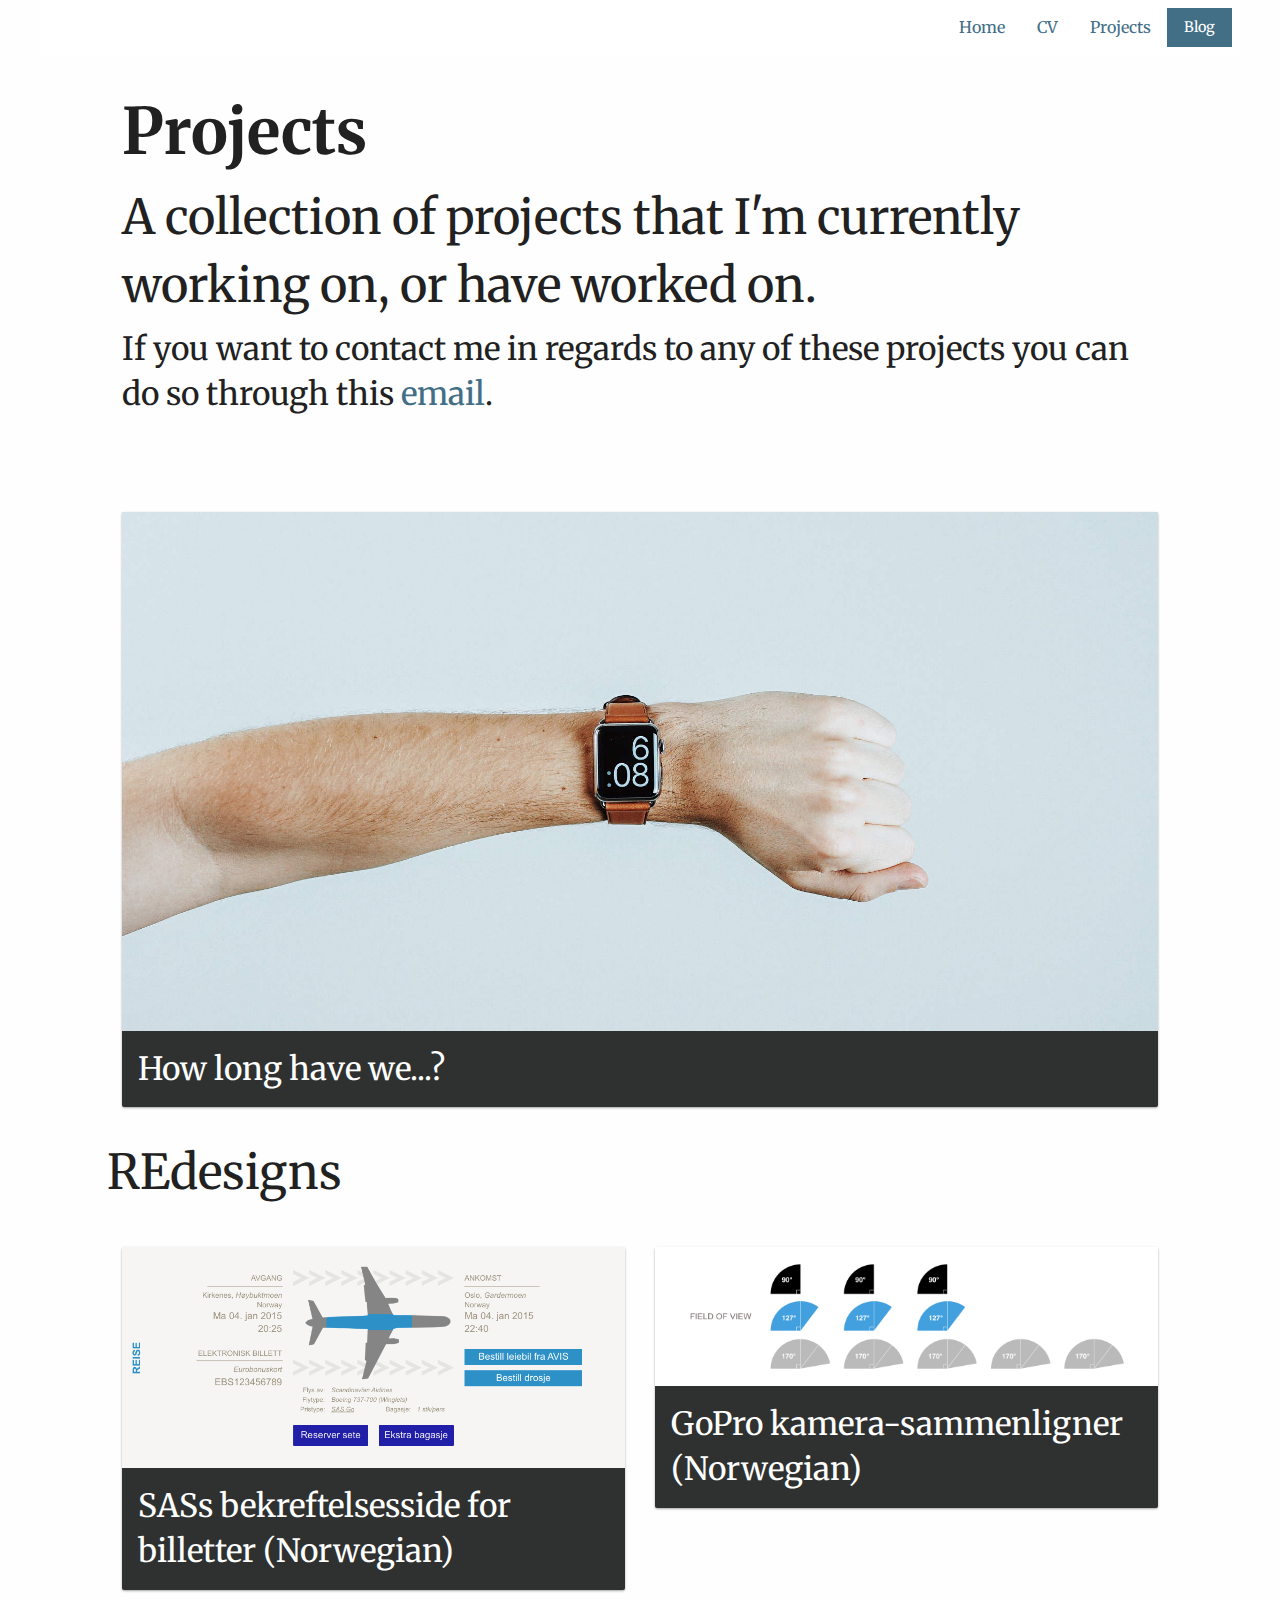
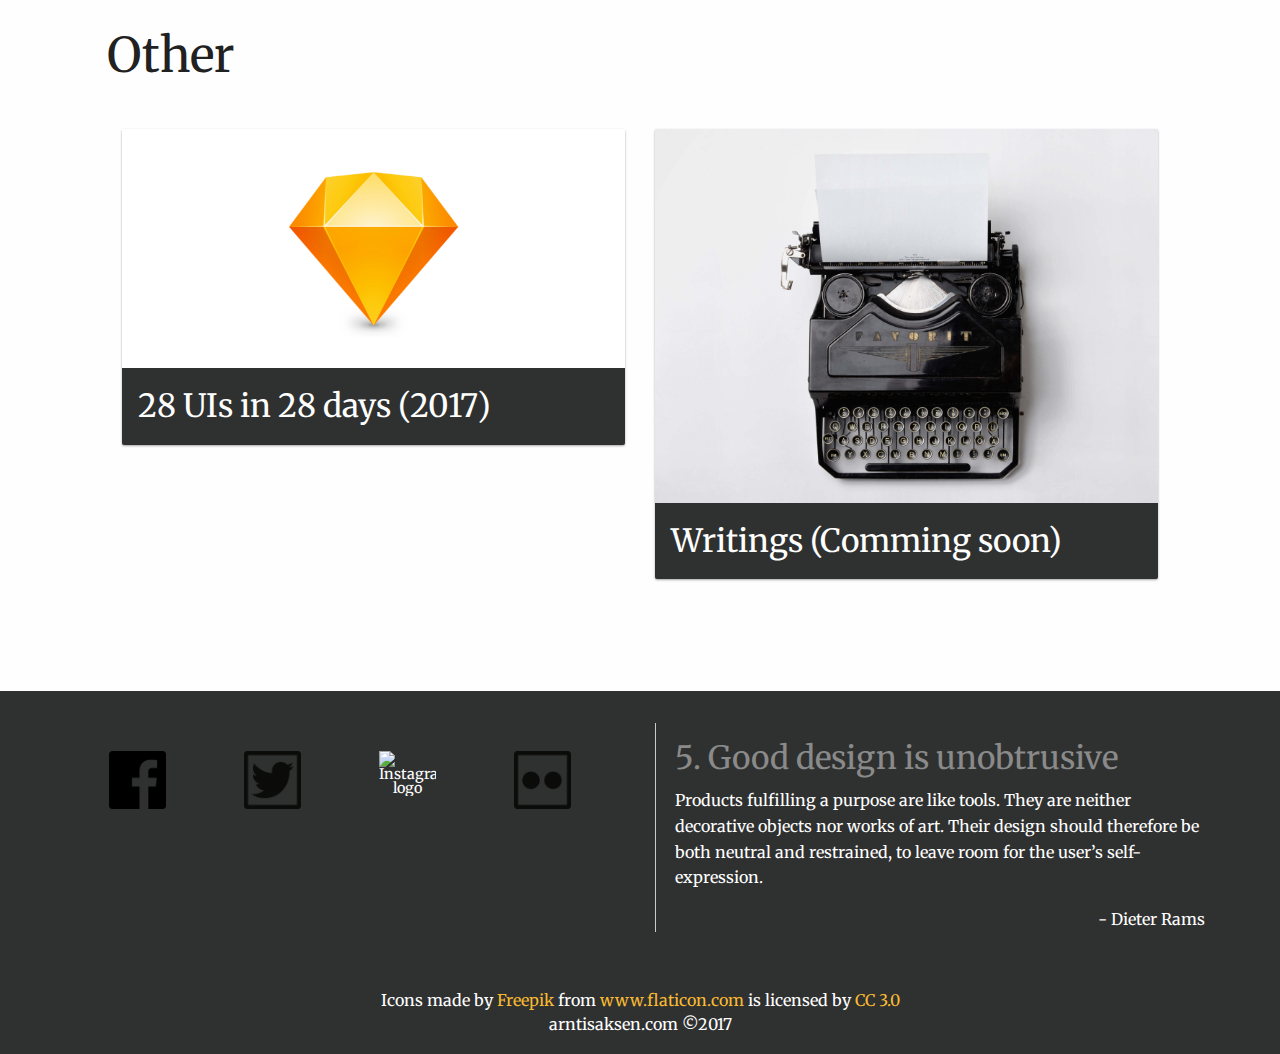
==== commit f72fa5af: "Deployed version" ====
--- a/projects/index.html
+++ b/projects/index.html
@@ -7,8 +7,8 @@
     <meta name="viewport" content="width=device-width, initial-scale=1.0">
     <title>projects | arntisaksen.com</title>
     <!-- CSS & Typeface -->
-    <link rel="stylesheet" href="../_css/foundation.css">
-    <link rel="stylesheet" href="../_css/app.css">
+    <link rel="stylesheet" href="/_css/foundation.css">
+    <link rel="stylesheet" href="/_css/app.css">
     <link href='http://fonts.googleapis.com/css?family=Merriweather:400,700italic,900,300' rel='stylesheet' type='text/css'>
     <!-- Google Analytics -->
     <script>
@@ -17,8 +17,7 @@
             i[r] = i[r] || function () {
                 (i[r].q = i[r].q || []).push(arguments)
             }, i[r].l = 1 * new Date();
-            a = s.createElement(o)
-                , m = s.getElementsByTagName(o)[0];
+            a = s.createElement(o), m = s.getElementsByTagName(o)[0];
             a.async = 1;
             a.src = g;
             m.parentNode.insertBefore(a, m)
@@ -40,7 +39,7 @@
                 <ul class=" medium-horizontal vertical menu" data-responsive-menu="accordion medium-dropdown">
                     <li><a href="http://arntisaksen.com">Home</a></li>
                     <li><a href="http://arntisaksen.com/cv.html">CV</a></li>
-                    <li><a href="http://projects.arntisaksen.com">Projects</a></li>
+                    <li><a href="http://www.arntisaksen.com/projects">Projects</a></li>
                     <li><a id="blogg-button" target="_blank" href="http://blog.arntisaksen.com" class="button">Blog</a></li>
                 </ul>
             </div>
@@ -51,49 +50,57 @@
             <div class="medium-10 small-centered columns">
                 <h1>Projects</h1>
                 <h2>A collection of projects that I'm currently working on, or have worked on.</h2>
-                <h3>If you want to contact me in regards to any of these projects you can do so through: <a class="" href="projects@arntisaksen.com">projects@arntisaksen.com</a></h3> </div>
+                <h3>If you want to contact me in regards to any of these projects you can do so through this <a class="" href="projects@arntisaksen.com">email</a>.</h3> </div>
         </div>
     </section>
-    <section class="row expanded">
+    <section id="project-container" class="row expanded">
+        <!--<div class="row column">
+    <div class="medium-10 small-centered columns">
+        <div class="card">
+            <a href=""> <img src="/_img/Twitter%20-%20Cover.png">
+                <h3>Trumpalyse</h3> </a>
+        </div>
+    </div>
+</div>-->
         <div class="row column">
             <div class="medium-10 small-centered columns">
                 <div class="card">
-                    <a href=""> <img src="../_img/Twitter%20-%20Cover.png">
-                        <h3>Trumpalyse</h3> </a>
-                </div>
-            </div>
-        </div>
-        <div class="row column">
-            <div class="medium-10 small-centered columns">
-                <div class="card">
-                    <a href="../projects/how-long-have-we.html"> <img src="../_img/how-long-have-we.jpg">
+                    <a href="/projects/how-long-have-we.html"> <img src="/_img/how-long-have-we.jpg">
                         <h3>How long have we...?</h3> </a>
                 </div>
             </div>
         </div>
-        <div class="row columns">
-            <div class="medium-10 small-centered columns">
-                <div class="medium-6 columns">
+        <div class="row">
+            <div class="medium-10 small-centered">
+                <div class="row">
                     <h2>REdesigns</h2>
-                    <div class="card">
-                        <a href="../portfolio/sas_redesign.html"> <img src="../_img/_portfolio/sas/reise.png">
-                            <h3>SASs bekreftelsesside for billetter (Norwegian)</h3> </a>
+                    <div class="medium-6 columns">
+                        <div class="card">
+                            <a href="/projects/redesigns/sas_redesign.html"> <img src="/_img/_portfolio/sas/reise.png">
+                                <h3>SASs bekreftelsesside for billetter (Norwegian)</h3> </a>
+                        </div>
                     </div>
-                    <div class="card">
-                        <a href="../portfolio/gopro-redesign.html"> <img src="../_img/_portfolio/gopro/fov.png">
-                            <h3>GoPro kamera-sammenligner (Norwegian)</h3> </a>
+                    <div class="medium-6 columns">
+                        <div class="card">
+                            <a href="/projects/redesigns/gopro-redesign.html"> <img src="/_img/_portfolio/gopro/fov.png">
+                                <h3>GoPro kamera-sammenligner (Norwegian)</h3> </a>
+                        </div>
                     </div>
                 </div>
                 <div>
-                    <div class="medium-6 columns">
+                    <div class="row">
                         <h2>Other</h2>
-                        <div class="card">
-                            <a href="../portfolio/sas_redesign.html"> <img src="../_img/sketch-logo@2x.png">
-                                <h3>28 UIs in 28 days (2017)</h3> </a>
+                        <div class="medium-6 columns">
+                            <div class="card">
+                                <a href="/projects/28_uis_in_28_days_2017.html"> <img src="/_img/sketch-logo@2x.png">
+                                    <h3>28 UIs in 28 days (2017)</h3> </a>
+                            </div>
                         </div>
-                        <div class="card">
-                            <a href="../portfolio/sas_redesign.html"> <img src="../_img/writing.jpg">
-                                <h3>Writings</h3> </a>
+                        <div class="medium-6 columns">
+                            <div class="card">
+                                <a href="#"> <img src="/_img/writing.jpg">
+                                    <h3>Writings (Comming soon)</h3> </a>
+                            </div>
                         </div>
                     </div>
                 </div>
@@ -105,10 +112,10 @@
             <div class="row">
                 <div class="medium-6 columns">
                     <div class=" columns">
-                        <a class="button small-6 medium-6 large-3 columns" href="http://www.facebook.com/arntisaksen"> <img class="img_icon" src="../_img/icon_facebook.png" alt="Facebook logo"> </a>
-                        <a class="button small-6 medium-6 large-3 columns" href="http://www.twitter.com/arntisaksen"> <img class="img_icon" src="../_img/icon_twitter.png" alt="Twitter logo"> </a>
-                        <a class="button small-6 medium-6 large-3 columns" href="http://www.instagram.com/arntisaksen"> <img class="img_icon" src="../_img/icon_instagram.png" alt="Instagram logo"> </a>
-                        <a class="button small-6 medium-6 large-3 columns" href="http://www.flickr.com/arntisaksen"> <img class="img_icon" src="../_img/icon_flickr.png" alt="Flickr logo"> </a>
+                        <a class="button small-6 medium-6 large-3 columns" href="http://www.facebook.com/arntisaksen"> <img class="img_icon" src="/_img/icon_facebook.png" alt="Facebook logo"> </a>
+                        <a class="button small-6 medium-6 large-3 columns" href="http://www.twitter.com/arntisaksen"> <img class="img_icon" src="/_img/icon_twitter.png" alt="Twitter logo"> </a>
+                        <a class="button small-6 medium-6 large-3 columns" href="http://www.instagram.com/arntisaksen"> <img class="img_icon" src="/_img/icon_instagram.png" alt="Instagram logo"> </a>
+                        <a class="button small-6 medium-6 large-3 columns" href="http://www.flickr.com/arntisaksen"> <img class="img_icon" src="/_img/icon_flickr.png" alt="Flickr logo"> </a>
                     </div>
                 </div>
                 <div class="medium-6 columns">
@@ -121,18 +128,18 @@
                 <div class="text-center">Icons made by <a href="http://www.freepik.com" title="Freepik">Freepik</a> from <a href="http://www.flaticon.com" title="Flaticon">www.flaticon.com</a> is licensed by <a href="http://creativecommons.org/licenses/by/3.0/" title="Creative Commons BY 3.0" target="_blank">CC 3.0</a></div>
                 <p class="text-center">arntisaksen.com &copy;2017</p>
             </div>
-            <section id="bottom-img" class="show-for-small-only row"> <img src="../_img/arnt_poly_xx_reverse.png" alt="Image of my face"> </section>
+            <section id="bottom-img" class="show-for-small-only row"> <img src="/_img/arnt_poly_xx_reverse.png" alt="Image of my face"> </section>
         </div>
     </footer>
     <script language="javascript" type="text/javascript" src="http://ajax.googleapis.com/ajax/libs/jquery/1.12.4/jquery.min.js"></script>
     <!-- Libraries -->
-    <script language="javascript" type="text/javascript" src="../_js/vendor/p5.js"></script>
-    <script language="javascript" type="text/javascript" src="../_js/vendor/p5.dom.js"></script>
-    <script language="javascript" type="text/javascript" src="../_js/vendor/what-input.js"></script>
-    <script language="javascript" type="text/javascript" src="../_js/vendor/foundation.js"></script>
+    <script language="javascript" type="text/javascript" src="/_js/vendor/p5.js"></script>
+    <script language="javascript" type="text/javascript" src="/_js/vendor/p5.dom.js"></script>
+    <script language="javascript" type="text/javascript" src="/_js/vendor/what-input.js"></script>
+    <script language="javascript" type="text/javascript" src="/_js/vendor/foundation.js"></script>
     <!--  Javascript -->
-    <script language="javascript" type="text/javascript" src="../_js/app.js"></script>
-    <script language="javascript" type="text/javascript" src="../_js/addPrinciples.js"></script>
+    <script language="javascript" type="text/javascript" src="/_js/app.js"></script>
+    <script language="javascript" type="text/javascript" src="/_js/addPrinciples.js"></script>
 </body>
 
 </html>--- a/_css/app.css
+++ b/_css/app.css
@@ -21,45 +21,36 @@
 
 a {
   color: #426e86; }
-
-a:hover {
-  color: #212121;
-  text-decoration: underline; }
+  a h5 {
+    margin-bottom: 0; }
+  a:hover {
+    color: #212121;
+    text-decoration: underline; }
 
 .button {
   color: #FFFFFF;
   background-color: #426e86; }
-  .button h4 {
+  .button h4, .button h5, .button p {
     color: #FFFFFF; }
-  .button h5 {
-    color: #FFFFFF; }
-  .button p {
-    color: #FFFFFF; }
-
-.button:hover, .button:focus {
-  background-color: #f9ba32;
-  color: #212121; }
-
-.button:hover h4 {
-  color: #212121; }
-.button:hover h5 {
-  color: #212121; }
-
-.button.primary {
-  background-color: #426e86;
-  color: #ffffff; }
-
-.button.primary:hover, .button.primary:focus {
-  background-color: #2f3131;
-  color: #ffffff; }
+  .button:hover, .button:focus {
+    background-color: #f9ba32;
+    color: #212121; }
+  .button:hover h4, .button:hover h5 {
+    color: #212121; }
+  .button .primary {
+    background-color: #426e86;
+    color: #ffffff; }
+    .button .primary:hover, .button .primary:focus {
+      background-color: #2f3131;
+      color: #ffffff; }
 
 /* Permalink - use to edit and share this gradient: http://colorzilla.com/gradient-editor/#ffffff+30,cfd8dc+100,cfd8dc+101 */
 #blogg-button {
   color: #FFFFFF; }
-
-#blogg-button:hover {
-  color: #212121;
-  background-color: #f9ba32; }
+  #blogg-button:hover {
+    color: #212121;
+    background-color: #f9ba32;
+    text-decoration: none; }
 
 #introduction-text {
   margin-top: 2.5em; }
@@ -70,7 +61,9 @@
 
 #small-screen-intro {
   background: #ffffff;
-  padding-top: 2.5em; }
+  padding-top: 2.5em;
+  padding-left: 2.5em;
+  padding-right: 2.5em; }
   #small-screen-intro strong {
     color: #426e86; }
   #small-screen-intro i {
@@ -80,17 +73,16 @@
   top: 50%; }
 
 .img_icon {
-  width: 5em;
-  margin: 2.5em 0; }
+  width: 4em;
+  margin: 1em 0; }
 
 .no-background {
   background-color: #ffffff; }
 
 section {
   margin: 3.5em 0; }
-
-section:first-of-type {
-  margin: 0; }
+  section:first-of-type {
+    margin: 0; }
 
 .title-bar {
   background-color: #2f3131; }
@@ -104,15 +96,11 @@
     /*max-width: 100% */
     width: 100%;
     -webkit-transform: scale(1.1);
-    -moz-transform: scale(1.1);
-    -o-transform: scale(1.1);
-    -ms-transform: scale(1.1);
     transform: scale(1.1);
     -webkit-transform: translateX(-5%);
-    -moz-transform: translateX(-5%);
-    -o-transform: translateX(-5%);
-    -ms-transform: translateX(-5%);
-    transform: translateX(-5%); }
+    transform: translateX(-5%);
+    -webkit-filter: drop-shadow(5px 1px 7px #bbb);
+    filter: drop-shadow(5px 1px 7px #bbb); }
 
 .button-group {
   margin-bottom: 0; }
@@ -120,20 +108,14 @@
 .add-divider {
   border-left: 1px solid #BDBDBD; }
 
-a h5 {
-  margin-bottom: 0; }
-
-#contact-block {
-  padding-top: 3.5em; }
-
-#companies {
-  margin-top: 0;
-  background: #f8f1e5; }
+.contact-block {
+  padding-top: 4.5em; }
 
 .card {
   border-radius: 2px;
   margin: 2em 0;
   box-shadow: 0 1px 3px rgba(0, 0, 0, 0.12), 0 1px 2px rgba(0, 0, 0, 0.24);
+  -webkit-transition: all 0.3s cubic-bezier(0.25, 0.8, 0.25, 1);
   transition: all 0.3s cubic-bezier(0.25, 0.8, 0.25, 1);
   background-color: #2f3131;
   color: #FFFFFF; }
@@ -142,14 +124,24 @@
     color: #FFFFFF; }
   .card a {
     text-decoration: none; }
-
-.card:hover {
-  box-shadow: 0 14px 28px rgba(0, 0, 0, 0.25), 0 10px 10px rgba(0, 0, 0, 0.22); }
+  .card:hover {
+    box-shadow: 0 14px 28px rgba(0, 0, 0, 0.25), 0 10px 10px rgba(0, 0, 0, 0.22); }
+    .card:hover h3 {
+      background: #f9ba32;
+      color: #2f3131; }
+
+#bottom-img {
+  margin: 1em;
+  -webkit-filter: drop-shadow(5px 1px 7px #444);
+  filter: drop-shadow(5px 1px 7px #444);
+  -webkit-transform: translateY(10%);
+  transform: translateY(10%); }
 
 footer {
   background: #2f3131;
   margin-top: 5em;
-  padding: 2rem 0 0 0; }
+  padding: 2rem 0 0 0;
+  overflow: hidden; }
   footer a {
     color: #f9ba32; }
   footer a:hover {
@@ -165,18 +157,11 @@
  * from: http://designshack.net/articles/css/joshuajohnson-2/ */
 .morph {
   -webkit-transition: all 0.5s ease;
-  -moz-transition: all 0.5s ease;
-  -o-transition: all 0.5s ease;
-  -ms-transition: all 0.5s ease;
   transition: all 0.5s ease; }
-
-.morph:hover {
-  border-radius: 12%;
-  -webkit-transform: scale(1.1, 1.1);
-  -moz-transform: scale(1.1, 1.1);
-  -o-transform: scale(1.1, 1.1);
-  -ms-transform: scale(1.1, 1.1);
-  transform: scale(1.1, 1.1); }
+  .morph:hover {
+    border-radius: 12%;
+    -webkit-transform: scale(1.1, 1.1);
+    transform: scale(1.1, 1.1); }
 
 blockquote p {
   color: #FFFFFF; }
@@ -198,7 +183,8 @@
 
 .inline-img {
   padding-top: 2.5em;
-  padding-bottom: 2.5em; }
+  padding-bottom: 2.5em;
+  margin: 0 auto; }
 
 .inline-img-medium {
   width: 50%;
@@ -213,5 +199,3 @@
 video {
   margin-top: 2em;
   margin-bottom: 2em; }
-
-/*# sourceMappingURL=app.css.map */
